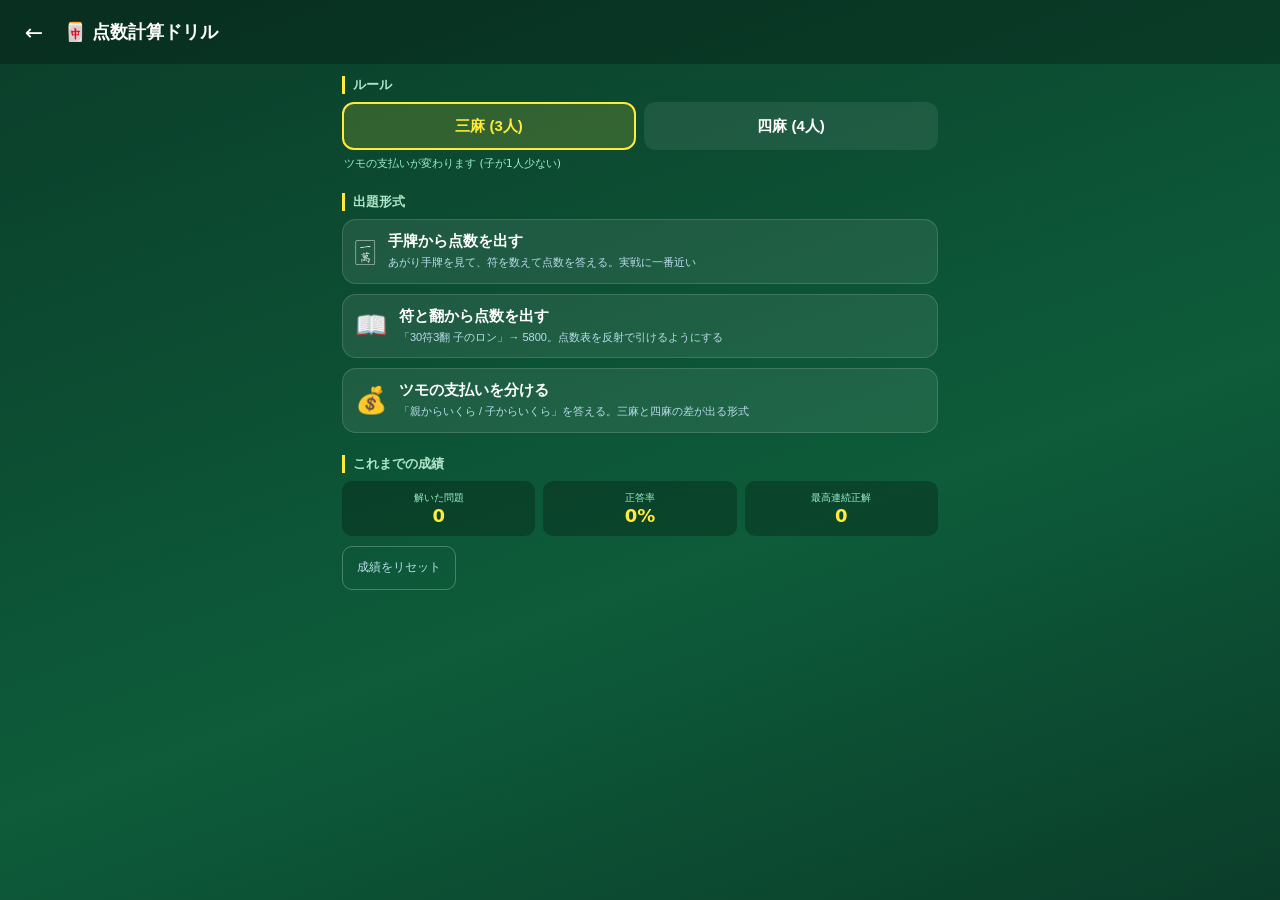
==== drill.html @ 220eb3aa "feat(dev v0.9.11a): AI採点コーチに 押し引き / 良形判定 / 打点 / 役 を追加 野沢さん要望「自分の打牌採点の強化」。 従来はシャンテン数と受け入れ枚数だけで採点しており、" ====
<!DOCTYPE html>
<html lang="ja">
<head>
  <meta charset="UTF-8">
  <meta name="viewport" content="width=device-width, initial-scale=1.0, maximum-scale=1.0, user-scalable=no">
  <title>点数計算ドリル — おもろい三麻</title>
  <link rel="stylesheet" href="style.css?v=0.9.11a">
  <link rel="stylesheet" href="drill.css?v=0.9.11a">
  <link rel="manifest" href="manifest.json">
  <meta name="theme-color" content="#0d5c3a">
</head>
<body class="drill-body">
  <header class="drill-header">
    <a href="index.html" class="drill-back" id="drill-back" aria-label="ロビーへ戻る">←</a>
    <h1 class="drill-title">🀄 点数計算ドリル</h1>
    <span class="drill-score" id="drill-score"></span>
  </header>

  <!-- ① メニュー -->
  <main class="drill-menu" id="drill-menu">
    <section class="drill-section">
      <h2 class="drill-h2">ルール</h2>
      <div class="drill-choices" role="radiogroup" aria-label="ルール">
        <button class="drill-opt drill-opt--on" data-players="3">三麻 (3人)</button>
        <button class="drill-opt" data-players="4">四麻 (4人)</button>
      </div>
      <p class="drill-note" id="drill-players-note">ツモの支払いが変わります (子が1人少ない)</p>
    </section>

    <section class="drill-section">
      <h2 class="drill-h2">出題形式</h2>
      <div class="drill-modes">
        <button class="drill-mode" data-mode="tehai">
          <span class="drill-mode__icon">🀇</span>
          <span class="drill-mode__body">
            <b>手牌から点数を出す</b>
            <small>あがり手牌を見て、符を数えて点数を答える。実戦に一番近い</small>
          </span>
        </button>
        <button class="drill-mode" data-mode="table">
          <span class="drill-mode__icon">📖</span>
          <span class="drill-mode__body">
            <b>符と翻から点数を出す</b>
            <small>「30符3翻 子のロン」→ 5800。点数表を反射で引けるようにする</small>
          </span>
        </button>
        <button class="drill-mode" data-mode="split">
          <span class="drill-mode__icon">💰</span>
          <span class="drill-mode__body">
            <b>ツモの支払いを分ける</b>
            <small>「親からいくら / 子からいくら」を答える。三麻と四麻の差が出る形式</small>
          </span>
        </button>
      </div>
    </section>

    <section class="drill-section" id="drill-stats-section">
      <h2 class="drill-h2">これまでの成績</h2>
      <div class="drill-stats" id="drill-stats"></div>
      <button class="drill-reset" id="drill-reset">成績をリセット</button>
    </section>
  </main>

  <!-- ② 出題 -->
  <main class="drill-quiz" id="drill-quiz" hidden>
    <div class="drill-q-head">
      <span class="drill-q-mode" id="drill-q-mode"></span>
      <span class="drill-q-streak" id="drill-q-streak"></span>
    </div>

    <div class="drill-q-body">
      <div class="drill-hand" id="drill-hand"></div>
      <p class="drill-legend" id="drill-legend" hidden></p>
      <p class="drill-cond" id="drill-cond"></p>
      <p class="drill-ask" id="drill-ask"></p>
    </div>

    <div class="drill-answers" id="drill-answers"></div>

    <div class="drill-q-foot">
      <button class="drill-quit" id="drill-quit">やめる</button>
    </div>
  </main>

  <!-- ③ 解説 -->
  <div class="drill-explain-overlay" id="drill-explain" hidden>
    <div class="drill-explain-modal" role="dialog" aria-modal="true" aria-labelledby="drill-verdict">
      <h2 class="drill-verdict" id="drill-verdict"></h2>
      <div class="drill-explain-body" id="drill-explain-body"></div>
      <button class="drill-next" id="drill-next">次の問題 →</button>
    </div>
  </div>

  <script src="score.js?v=0.9.11a"></script>
  <script src="drill.js?v=0.9.11a"></script>
</body>
</html>
---- style.css ----
/* おもろい三麻 — Phase 1 v0.5.0
   雀卓レイアウト: 4家配置 (left=上家 / top=対面 / right=下家 / bottom=自家)
   三麻なので 他家2人を上家/対面/下家から ランダム選択、 残り1家は空席だが山はある */

*, *::before, *::after { box-sizing: border-box; }
html, body { margin: 0; padding: 0; height: 100%; }
body {
  font-family: -apple-system, BlinkMacSystemFont, "Hiragino Sans", "Yu Gothic", sans-serif;
  background: #0a2818;
  color: #f0f0f0;
  -webkit-tap-highlight-color: transparent;
  user-select: none;
}

/* ── ロビー ───────────────────────── */
.lobby { min-height: 100vh; max-width: 480px; margin: 0 auto; padding: 32px 20px; display: flex; flex-direction: column; }
.lobby__header { text-align: center; margin-bottom: 32px; }
.lobby__title { font-size: 28px; margin: 0 0 8px; letter-spacing: 0.05em; }
.lobby__subtitle { font-size: 12px; color: #aac; margin: 0; line-height: 1.5; }
/* 360px 幅だと最後の1文字だけが折り返して落ちるので わずかに詰める */
@media (max-width: 379px) {
  .lobby__subtitle { font-size: 11px; letter-spacing: -0.2px; }
}
.lobby__menu { display: flex; flex-direction: column; gap: 12px; flex: 1; }
.lobby__btn {
  display: grid; grid-template-columns: 48px 1fr; grid-template-rows: auto auto;
  gap: 4px 16px; padding: 16px 20px;
  background: #143820; border: 2px solid #2d6b3f; border-radius: 12px;
  color: #fff; text-decoration: none; font-size: 16px; cursor: pointer;
  transition: transform 0.1s, background 0.1s;
  /* ⚠️ 明示必須: このメニューは <a> と <button> が混在していて、
     button はブラウザ既定が text-align:center のため 指定しないと揃えがバラつく */
  text-align: left;
}
.lobby__btn:hover, .lobby__btn:active { background: #1d5530; transform: scale(0.99); }
.lobby__btn--primary { background: #2d6b3f; border-color: #4caf50; }
.lobby__btn--disabled { opacity: 0.4; cursor: not-allowed; }
.lobby__btn-icon { grid-row: 1 / span 2; align-self: center; font-size: 32px; text-align: center; }
.lobby__btn-label { font-weight: bold; font-size: 16px; }
.lobby__btn-desc { font-size: 12px; color: #99b; }
.lobby__footer { text-align: center; margin-top: 32px; font-size: 11px; color: #688; }
.lobby__footer p { margin: 4px 0; }

/* ── ゲーム ─────────────────────── */
.game-body { background: #0a2818; overflow: hidden; }
.game { position: fixed; inset: 0; display: grid; grid-template-rows: 32px 22px 1fr 58px; }

.game__header {
  display: flex; align-items: center; padding: 0 8px;
  background: rgba(0,0,0,0.3); font-size: 11px; gap: 6px;
}
.game__back { color: #fff; text-decoration: none; font-size: 16px; padding: 0 6px; }
.game__round { font-weight: bold; }
.game__turn { color: #4caf50; font-weight: bold; font-size: 11px; }
.game__remain { margin-left: auto; color: #aac; font-size: 11px; }
.game__guide-btn { background: none; border: 1px solid #4a6; color: #4a6; padding: 2px 6px; border-radius: 4px; cursor: pointer; font-size: 12px; }
/* ヘッダーは高さが限られる (卓の面積を削れない) ので、 見た目は小さいまま
   当たり判定を縦方向にだけ 44px へ広げる。
   ⚠️ 横に広げると隣のボタン (⚙️と📚は 6px 間隔) と当たり判定が重なって誤爆するので広げない */
.game__back, .game__guide-btn { position: relative; }
.game__back::before, .game__guide-btn::before {
  content: ''; position: absolute; left: 0; right: 0; top: 50%;
  height: 44px; transform: translateY(-50%);
}

.game__hint {
  display: flex; align-items: center; justify-content: center;
  background: rgba(76, 175, 80, 0.15); color: #4caf50;
  font-size: 11px; padding: 2px 8px;
  border-bottom: 1px solid rgba(76, 175, 80, 0.3);
  text-align: center; font-weight: 500; white-space: nowrap;
  overflow: hidden; text-overflow: ellipsis;
}
.game__hint--cpu { background: rgba(255, 152, 0, 0.15); color: #ff9800; }
.game__hint--idle { background: rgba(170, 170, 200, 0.1); color: #aac; }

/* ── 雀卓 (table) — 4家 absolute レイアウト ── */
.table {
  position: relative;
  background: radial-gradient(ellipse at center, #1a5530 0%, #0d3b1f 70%, #0a2818 100%);
  overflow: hidden;
}

/* 中央 — 場情報 (コンパクト矩形、 河と重ならないサイズ) */
.center {
  position: absolute;
  top: 50%; left: 50%;
  transform: translate(-50%, -50%);
  width: 104px;
  background: rgba(0,0,0,0.72);
  border: 1px solid #2d6b3f;
  border-radius: 10px;
  padding: 5px 6px;
  display: flex; align-items: center; justify-content: center;
  text-align: center;
  z-index: 1;
}
.center__round-info {
  font-size: 11px; color: #4caf50; font-weight: bold;
  line-height: 1.35;
}
.center__round-info #center-remain { color: #ffeb3b; font-size: 15px; }
.center__kyotaku { display: block; font-size: 9px; color: #ff9800; }

/* 河エリア — 中央 box の 4方向、 6×3 grid 固定 (max18牌)
   牌は 全席 正立 (初心者の読みやすさ優先)、 最新打牌はオレンジ発光 */
.river-area {
  position: absolute;
  display: grid;
  gap: 2px;
  padding: 3px;
  z-index: 5;  /* 山 (z-index 0) と 中央box (z-index 1) より 上、 河は最優先表示 */
  background: rgba(0,0,0,0.28);
  border-radius: 6px;
}
.river-area:empty { background: none; }
.river-area--bottom, .river-area--top {
  grid-template-columns: repeat(6, auto);
  grid-template-rows: repeat(3, auto);
}
/* 側面の河: 全デバイス 実卓と同じ 6枚/段 (= 6行×3列)
   牌は 本人にとって正しい向きに回転: 上家=+90° / 下家=-90°。
   回転で縦横が入れ替わるため、 margin で レイアウト箱を横長に補正する
   (モバイル: 牌15×20 → 箱20×15 / PC: 牌22×29 → 箱29×22) */
.river-area--left, .river-area--right {
  grid-template-rows: repeat(6, auto);
  grid-template-columns: repeat(3, auto);
  grid-auto-flow: column;
  gap: 1px;
  padding: 1px;  /* モバイル360pxで 山と接触しないよう最小化 */
}
.river-area--left .tile--river, .river-area--right .tile--river {
  width: 12px;
  height: 16px;
  margin: -2px 2px;  /* 回転後のレイアウト箱 = 16×12 (6枚/段×3列を 360px の山〜中央の窓54pxに収める) */
}
.river-area--left .tile { transform: rotate(90deg); }
.river-area--right .tile { transform: rotate(-90deg); }
/* 対面の河も 本人にとって正しい向き (=180°、 縦横は変わらないので margin 補正不要) */
.river-area--top .tile { transform: rotate(180deg); }
.river-area--bottom {
  top: calc(50% + 38px);
  left: 50%;
  transform: translateX(-50%);
}
.river-area--top {
  bottom: calc(50% + 38px);
  left: 50%;
  transform: translateX(-50%);
}
.river-area--left {
  right: calc(50% + 54px);
  top: 50%;
  transform: translateY(-50%);
}
.river-area--right {
  left: calc(50% + 54px);
  top: 50%;
  transform: translateY(-50%);
}

/* 各家の seat 共通 */
.seat { position: absolute; display: flex; align-items: center; justify-content: center; gap: 3px; }
.seat__label {
  font-size: 10px; color: #e8e8e8; line-height: 1.5; white-space: nowrap;
  background: rgba(0,0,0,0.55); padding: 1px 8px; border-radius: 10px;
  border: 1px solid rgba(255,255,255,0.15);
}
.seat__label--turn {
  border-color: #4caf50; color: #b9f6ca;
  box-shadow: 0 0 8px rgba(76,175,80,0.7);
}
.seat--empty { opacity: 0.3; }

/* === 自家 (画面下) === */
.seat--bottom {
  bottom: 4px; left: 50%;
  transform: translateX(-50%);
  flex-direction: column-reverse;
}
.seat__hand--bottom { display: flex; flex-direction: row; flex-wrap: nowrap; gap: 1px; max-width: 100vw; justify-content: center; overflow-x: auto; padding: 0 4px; }
.seat__wall--bottom { display: grid; grid-template-columns: repeat(14, auto); grid-template-rows: auto auto; gap: 1px; }
/* 対面: 横長 14列×2段、 ただし top dan は 視覚的に画面下側 (卓中央寄り) */
.seat__wall--top { display: grid; grid-template-columns: repeat(14, auto); grid-template-rows: auto auto; gap: 1px; }
/* 上家: 縦長 2列×14段 */
.seat__wall--left { display: grid; grid-template-columns: auto auto; grid-template-rows: repeat(14, auto); gap: 1px; }
/* 下家: 縦長 2列×14段 */
.seat__wall--right { display: grid; grid-template-columns: auto auto; grid-template-rows: repeat(14, auto); gap: 1px; }

/* === 対面 (画面上) === */
.seat--top {
  top: 4px; left: 50%;
  transform: translateX(-50%);
  flex-direction: column;
}
.seat__hand--top { display: flex; flex-direction: row; gap: 1px; }
.seat__hand--top .tile { transform: rotate(180deg); }

/* === 上家 (画面左) === */
.seat--left {
  left: 4px; top: 50%;
  transform: translateY(-50%);
  flex-direction: row;
}
.seat--left { gap: 4px; }
.seat__hand--left { display: flex; flex-direction: column; gap: 1px; }
.seat__hand--left .tile { transform: rotate(90deg); }
.seat--left .seat__label { writing-mode: vertical-rl; padding: 8px 1px; }

/* === 下家 (画面右) === */
.seat--right {
  right: 4px; top: 50%;
  transform: translateY(-50%);
  flex-direction: row-reverse;
}
.seat--right { gap: 4px; }
.seat__hand--right { display: flex; flex-direction: column; gap: 1px; }
.seat__hand--right .tile { transform: rotate(-90deg); }
.seat--right .seat__label { writing-mode: vertical-rl; padding: 8px 1px; }

/* ── 山牌 ─── */
.seat__wall {
  padding: 2px 3px;
  background: linear-gradient(180deg, rgba(20,40,25,0.95) 0%, rgba(10,20,12,0.95) 100%);
  border-radius: 3px;
  border: 1px solid #2d6b3f;
  box-shadow: inset 0 1px 0 rgba(255,255,255,0.08), 0 1px 3px rgba(0,0,0,0.5);
  z-index: 1;
  position: relative;
}
.wall-tile {
  width: 10px; height: 14px;
  background: linear-gradient(180deg, #0e6e3e 0%, #094a28 100%);
  border: 1px solid #052010;
  border-radius: 2px;
  flex-shrink: 0;
  box-shadow: 0 1px 1px rgba(0,0,0,0.5);
}
.seat__wall { padding: 2px; }
/* 上家/下家の山: 本人向き = 横向きの牌
   (モバイルは 10×8 に抑えて 河との間隔を維持、 PC は media query で 20×14) */
.seat__wall--left .wall-tile,
.seat__wall--right .wall-tile { width: 10px; height: 8px; background: linear-gradient(90deg, #0e6e3e 0%, #094a28 100%); }
/* 側面の山のドラ表示 (画像): 縦箱を±90°回転し、マージン補正で横箱に収める */
.seat__wall--left .wall-tile--dora,
.seat__wall--right .wall-tile--dora { width: 8px; height: 10px; margin: -1px 1px; }
.seat__wall--left .wall-tile--dora { transform: rotate(90deg); }
.seat__wall--right .wall-tile--dora { transform: rotate(-90deg); }
/* 対面の山のドラ表示: 対面向き = 180° (箱サイズ不変) */
.seat__wall--top .wall-tile--dora { transform: rotate(180deg); }
.wall-tile--next {
  background: linear-gradient(180deg, #ffeb3b 0%, #fbc02d 100%);
  border-color: #f57f17;
  box-shadow: 0 0 6px #ffeb3b, 0 1px 1px rgba(0,0,0,0.5);
  animation: pulse 1.2s infinite;
}
@keyframes pulse {
  0%, 100% { box-shadow: 0 0 6px #ffeb3b, 0 1px 1px rgba(0,0,0,0.5); }
  50%      { box-shadow: 0 0 14px #ffeb3b, 0 1px 1px rgba(0,0,0,0.5); }
}
.wall-tile--cut-line { background: linear-gradient(180deg, #f44336 0%, #b71c1c 100%); border-color: #ff8a80; }
.wall-tile--king { background: linear-gradient(180deg, #9c27b0 0%, #6a1b9a 100%); border-color: #ce93d8; }
.wall-tile--counting { background: linear-gradient(180deg, #2196f3 0%, #1565c0 100%); border-color: #90caf9; animation: count-flash 0.3s; }
.wall-tile--dora {
  background-size: 100% 100% !important;
  background-repeat: no-repeat !important;
  background-color: transparent !important;
  border: 1px solid #ffeb3b !important;
  box-shadow: 0 0 6px rgba(255,235,59,0.7) !important;
}
/* カンドラ表示牌: 王牌内で表向き (緑の光でドラ表示と区別) */
.wall-tile--kandora {
  border-color: #81c784 !important;
  box-shadow: 0 0 6px rgba(129,199,132,0.85) !important;
}
@keyframes count-flash { 0% { transform: scale(1.4); box-shadow: 0 0 12px #2196f3; } 100% { transform: scale(1); box-shadow: none; } }

/* ── 牌 (画像) ─── */
.tile {
  display: inline-block;
  width: 24px; height: 32px;
  border-radius: 3px;
  transition: transform 0.1s;
  flex-shrink: 0;
  position: relative;
  background-size: 100% 100%;
  background-repeat: no-repeat;
  background-color: transparent;
  border: none;
}
.tile--mine { cursor: pointer; }
.tile--mine:hover { transform: translateY(-3px); }
.tile--mine.tile--selected { transform: translateY(-8px); box-shadow: 0 4px 8px rgba(76,175,80,0.8); }
.tile--mine.tile--just-drawn { box-shadow: 0 0 6px rgba(255,152,0,0.8); }
.tile--small { width: 16px; height: 21px; }
.tile--mini  { width: 14px; height: 19px; }
.tile--river { width: 18px; height: 24px; }
/* リーチ宣言牌 = 本人にとって横向き (各河の基本回転 +90°):
   自家=90°、 対面=180+90=270°、 上家=90+90=180°、 下家=-90+90=0° */
.tile--riichi-dec { transform: rotate(90deg) !important; }
.river-area--top .tile--riichi-dec { transform: rotate(270deg) !important; }
.river-area--left .tile--riichi-dec { transform: rotate(180deg) !important; }
.river-area--right .tile--riichi-dec { transform: rotate(0deg) !important; }
/* リーチ宣言モード (雀魂式支援): 捨てるとリーチ成立する牌=緑発光、 それ以外=暗転 */
.tile--riichi-ok {
  box-shadow: 0 0 0 2px #4caf50, 0 0 12px rgba(76,175,80,0.95);
}
.tile--dimmed {
  opacity: 0.35;
  filter: grayscale(60%);
}
/* 最新の打牌 = オレンジ発光 (どの牌が今捨てられたか一目で分かる) */
.tile--latest {
  box-shadow: 0 0 0 2px #ff9800, 0 0 10px rgba(255,152,0,0.9);
}
/* 抜いた北 (手牌の右端に表向きで並ぶ、 手牌と間隔を空ける) */
.tile--kita {
  opacity: 0.92;
  box-shadow: 0 0 0 1px rgba(255,235,59,0.5);
  align-self: flex-end;
}
/* CPU席: 北と手牌の間隔 — 北は本人の右 = 対面/下家は先頭、 上家は末尾 */
.seat__hand--top .tile--kita + .tile:not(.tile--kita) { margin-left: 14px; }
.seat__hand--right .tile--kita + .tile:not(.tile--kita) { margin-top: 14px; }
.seat__hand--left .tile:not(.tile--kita) + .tile--kita { margin-top: 14px; }

/* ── アクションバー (タップ領域 ≥44px、 有効時に色分け) ── */
.action-bar { display: flex; gap: 5px; padding: 6px 8px; background: rgba(0,0,0,0.55); align-items: stretch; justify-content: space-around; min-height: 56px; box-sizing: border-box; }
.action-btn { flex: 1; min-height: 44px; max-width: 160px; padding: 4px 2px; border: 1px solid #4a6; background: #143820; color: #fff; border-radius: 8px; font-size: 13px; font-weight: bold; cursor: pointer; }
.action-btn:disabled { opacity: 0.25; cursor: not-allowed; font-weight: normal; }
/* コンテキスト表示 (雀魂式): 押せないボタンは占有せず消す。 bar は min-height でガタつき防止 */
.action-btn[hidden] { display: none; }
.action-btn--primary { background: #d32f2f; border-color: #f44336; }
.action-btn:not(:disabled):active { transform: scale(0.95); }
#btn-riichi:not(:disabled) { background: #e65100; border-color: #ffb74d; }
#btn-tsumo:not(:disabled), #btn-ron:not(:disabled) { background: #c62828; border-color: #ff8a80; animation: btn-pulse 1.1s infinite; }
#btn-pass:not(:disabled) { background: #455a64; border-color: #90a4ae; }
#btn-kita:not(:disabled) { background: #1565c0; border-color: #64b5f6; }
@keyframes btn-pulse {
  0%, 100% { box-shadow: 0 0 4px rgba(255,82,82,0.5); }
  50%      { box-shadow: 0 0 14px rgba(255,82,82,0.95); }
}

/* ── オンボーディング ── */
.guide-overlay { position: fixed; inset: 0; background: rgba(0,0,0,0.7); display: flex; align-items: center; justify-content: center; z-index: 100; }
.guide-overlay[hidden] { display: none; }
.guide-modal { background: #143820; border: 2px solid #4caf50; border-radius: 12px; padding: 18px; max-width: 320px; width: 90%; }
.guide-modal__title { margin: 0 0 10px; font-size: 16px; color: #4caf50; }
.guide-modal__text { font-size: 13px; line-height: 1.55; color: #ddd; }
.guide-modal__nav { display: flex; align-items: center; gap: 8px; margin-top: 12px; }
.guide-modal__step { font-size: 11px; color: #aac; }
.guide-modal__skip { background: none; border: none; color: #aac; cursor: pointer; margin-left: auto; font-size: 12px; }
.guide-modal__next { background: #4caf50; color: #fff; border: none; padding: 6px 12px; border-radius: 6px; cursor: pointer; font-weight: bold; font-size: 13px; }

/* ── サイコロ ── */
.dice-overlay { position: fixed; top: 60px; left: 50%; transform: translateX(-50%); z-index: 110; pointer-events: none; }
.dice-overlay[hidden] { display: none; }
/* 起点家が 対面/下家 のとき: 山のカウント/王牌表示を隠さないよう 下側へ退避 */
.dice-overlay--low { top: auto; bottom: 150px; }
.dice-modal { background: rgba(20, 56, 32, 0.97); border: 2px solid #ffeb3b; border-radius: 12px; padding: 12px 14px; max-width: 320px; width: 92vw; text-align: center; box-shadow: 0 4px 20px rgba(0,0,0,0.6), 0 0 16px rgba(255,235,59,0.2); pointer-events: auto; backdrop-filter: blur(4px); }
.dice-modal__title { margin: 0 0 6px; font-size: 14px; color: #ffeb3b; }
.dice-row { display: flex; align-items: center; justify-content: center; gap: 5px; margin: 6px 0; }
.dice { font-size: 30px; width: 40px; height: 40px; background: #fff; color: #222; border-radius: 6px; display: flex; align-items: center; justify-content: center; box-shadow: 0 2px 6px rgba(0,0,0,0.5); }
.dice--rolling { animation: dice-roll 0.15s infinite; }
@keyframes dice-roll { 0% { transform: rotate(0deg) scale(1); } 50% { transform: rotate(180deg) scale(1.1); } 100% { transform: rotate(360deg) scale(1); } }
.dice-plus, .dice-equals { font-size: 16px; color: #ffeb3b; font-weight: bold; }
.dice-total { font-size: 30px; color: #ffeb3b; font-weight: bold; min-width: 44px; }
.dice-explain { font-size: 11px; color: #ddd; line-height: 1.4; margin: 4px 0; }
.dice-counter { background: rgba(255,235,59,0.15); padding: 4px 8px; border-radius: 6px; margin: 4px 0; }
.dice-counter__label { font-size: 10px; color: #aac; margin-right: 6px; }
.dice-counter__num { font-size: 18px; color: #ffeb3b; font-weight: bold; min-width: 30px; display: inline-block; }
.dice-mnemonic { background: rgba(255,235,59,0.08); border: 1px solid rgba(255,235,59,0.3); padding: 4px 8px; border-radius: 6px; margin: 4px 0; text-align: left; font-size: 10px; line-height: 1.4; color: #ddd; }
.dice-mnemonic[hidden] { display: none; }
.dice-mnemonic__title { font-size: 11px; color: #ffeb3b; margin: 0 0 2px; font-weight: bold; text-align: center; }
.dice-mnemonic__line { margin: 1px 0; color: #f0f0f0; font-size: 10px; }
.dice-mnemonic__line b { color: #ffeb3b; font-weight: bold; }
.dice-ok { background: #4caf50; color: #fff; border: none; padding: 6px 16px; border-radius: 6px; font-weight: bold; font-size: 12px; cursor: pointer; margin-top: 4px; }
.dice-ok[hidden] { display: none; }

/* ── リーチ中の待ち牌ガイド (手牌の上に常時表示) ── */
.riichi-guide {
  display: flex;
  align-items: center;
  gap: 4px;
  background: rgba(0,0,0,0.65);
  border: 1px solid rgba(255,82,82,0.65);
  border-radius: 12px;
  padding: 4px 12px;
  margin-bottom: 2px;
  font-size: 11px;
  color: #ffecb3;
  white-space: nowrap;
}
.riichi-guide[hidden] { display: none; }
.riichi-guide__label { font-weight: bold; color: #ff8a80; margin-right: 2px; }
.riichi-guide__count { color: #ffeb3b; font-size: 10px; margin-right: 5px; }
.riichi-guide__furiten { color: #ff8a80; font-size: 10px; font-weight: bold; margin-left: 4px; }

/* ── 点数移動バッジ (勝利/流局時に 各席から ±点数がフワッと浮く) ── */
.score-badge {
  position: fixed;
  z-index: 130;
  transform: translateX(-50%);
  font-size: 20px;
  font-weight: bold;
  pointer-events: none;
  text-shadow: 0 1px 4px rgba(0,0,0,0.9), 0 0 8px rgba(0,0,0,0.6);
  animation: badge-float 1.6s ease-out forwards;
}
.score-badge--plus { color: #ffeb3b; }
.score-badge--minus { color: #ff8a80; }
@keyframes badge-float {
  0%   { opacity: 0; margin-top: 6px; }
  15%  { opacity: 1; margin-top: 0; }
  75%  { opacity: 1; }
  100% { opacity: 0; margin-top: -34px; }
}

/* ── 宣言カットイン (リーチ/ロン/ツモ/北抜き の帯バナー演出) ── */
.callout {
  position: fixed;
  top: 38%;
  left: 0;
  right: 0;
  z-index: 130;           /* モーダルより上、 タップは素通し */
  pointer-events: none;
  text-align: center;
  overflow: hidden;
}
.callout[hidden] { display: none; }
.callout__text {
  display: inline-block;
  min-width: 70%;
  padding: 6px 40px;
  font-size: 42px;
  font-weight: 900;
  letter-spacing: 10px;
  color: #fff;
  text-shadow: 0 2px 10px rgba(0,0,0,0.7), 0 0 18px rgba(255,255,255,0.35);
  background: linear-gradient(90deg,
    transparent 0%, var(--callout-bg, rgba(211,47,47,0.92)) 16%,
    var(--callout-bg, rgba(211,47,47,0.92)) 84%, transparent 100%);
  animation: callout-in 1.1s cubic-bezier(0.22, 1, 0.36, 1) forwards;
}
@keyframes callout-in {
  0%   { transform: scale(2.4); opacity: 0; }
  16%  { transform: scale(1);   opacity: 1; }
  78%  { transform: scale(1);   opacity: 1; }
  100% { transform: scale(1.05); opacity: 0; }
}
@media (max-width: 639px) {
  .callout__text { font-size: 30px; letter-spacing: 6px; padding: 5px 24px; }
}

/* ── 盤面を見る ⇄ 結果に戻る (局終了時の一時閉じ) ── */
.peek-return {
  position: fixed;
  bottom: 72px;
  left: 50%;
  transform: translateX(-50%);
  z-index: 120;
  background: #ff9800;
  color: #12281a;
  border: none;
  padding: 12px 24px;
  border-radius: 22px;
  font-weight: bold;
  font-size: 13px;
  cursor: pointer;
  box-shadow: 0 2px 12px rgba(0,0,0,0.6);
}
.peek-return[hidden] { display: none; }

/* ── トースト (対面の手牌/ラベルと 河の間の 空きバンドに表示 — 盤面情報を隠さない) ── */
.toast { position: fixed; top: 124px; left: 50%; transform: translateX(-50%); background: rgba(0,0,0,0.8); color: #fff; padding: 7px 14px; border-radius: 16px; font-size: 12px; z-index: 50; animation: toast-in 0.2s; pointer-events: none; }
.toast[hidden] { display: none; }
@keyframes toast-in { from { opacity: 0; transform: translate(-50%, -10px); } to { opacity: 1; transform: translate(-50%, 0); } }

/* ── AI採点コーチ (打牌の即時評価バナー — toast の下に積む) ── */
.coach-banner { position: fixed; top: 160px; left: 50%; transform: translateX(-50%); background: rgba(13, 42, 26, 0.95); border: 1px solid #4a6; color: #e8f2e8; padding: 7px 14px; border-radius: 10px; font-size: 12px; max-width: min(92vw, 480px); text-align: center; line-height: 1.55; z-index: 49; animation: toast-in 0.2s; pointer-events: none; box-shadow: 0 4px 14px rgba(0, 0, 0, 0.4); }
.coach-banner[hidden] { display: none; }
.coach-grade { font-weight: bold; font-size: 14px; }
.coach-grade--best { color: #ffeb3b; }
.coach-grade--good { color: #81c784; }
.coach-grade--ok { color: #ffb74d; }
.coach-grade--bad { color: #ff8a80; }
.coach-safety { display: block; font-size: 11px; color: #cde; margin-top: 2px; }
/* 打点・役の補足 (損している時だけ出す) */
.coach-note { display: block; font-size: 11px; color: #ffd54f; margin-top: 2px; }

/* ── 牌譜ふりかえり (📖 ビューア — end-modal 派生でデザイン統一) ── */
.kifu-modal { max-width: 420px; text-align: left; }
.kifu-body { font-size: 12px; color: #dde; }
.kifu-nav { display: flex; gap: 6px; margin-top: 8px; }
.kifu-nav .kifu-btn { flex: 1; }
.kifu-btn { min-height: 44px; }  /* モバイルタップ領域確保 */
.kifu-dots { display: flex; flex-wrap: wrap; gap: 3px; justify-content: center; margin: 4px 0 8px; }
.kifu-dot { width: 10px; height: 10px; border-radius: 50%; background: #345; display: inline-block; }
.kifu-dot--best { background: #ffeb3b; }
.kifu-dot--good { background: #81c784; }
.kifu-dot--ok { background: #ffb74d; }
.kifu-dot--bad { background: #ff8a80; }
.kifu-dot--auto { background: #567; }
.kifu-dot--cur { outline: 2px solid #fff; outline-offset: 1px; }
.kifu-hand { background: rgba(0,0,0,0.35); padding: 8px 6px 4px; border-radius: 6px; text-align: center; line-height: 1.1; }
.kifu-hand__note { font-size: 10px; color: #aac; margin-top: 4px; }
.kifu-eval { background: rgba(13,42,26,0.9); border: 1px solid #4a6; border-radius: 8px; padding: 8px 10px; margin: 8px 0 6px; line-height: 1.55; }
.kifu-info { font-size: 10px; color: #9ab; margin-bottom: 6px; }
.kifu-dealin { background: rgba(198,40,40,0.15); border: 1px solid rgba(255,138,128,0.5); border-radius: 8px; padding: 8px 10px; margin-top: 6px; line-height: 1.6; font-size: 11px; }
.kifu-win { background: rgba(255,235,59,0.12); border: 1px solid rgba(255,235,59,0.4); border-radius: 8px; padding: 8px 10px; margin-top: 6px; line-height: 1.6; font-size: 11px; }
.kifu-mini-tiles { line-height: 1; }
.kifu-list { max-height: 60vh; overflow-y: auto; }
.kifu-section { font-size: 12px; color: #ffeb3b; margin: 10px 0 4px; font-weight: bold; }
.kifu-empty { font-size: 11px; color: #789; margin: 2px 0 6px; }
.kifu-note { font-size: 10px; color: #9ab; margin-top: 10px; }
.kifu-row { display: flex; flex-direction: column; align-items: flex-start; gap: 2px; width: 100%; box-sizing: border-box; margin: 3px 0; padding: 8px 10px; background: #143820; border: 1px solid #4a6; border-radius: 8px; color: #dde; cursor: pointer; font-size: 12px; text-align: left; }
.kifu-row:hover { background: #1b4a2b; }
.kifu-row__main { font-weight: bold; }
.kifu-row__sub { font-size: 10px; color: #9ab; }
.kifu-badge { font-size: 10px; padding: 1px 8px; border-radius: 10px; font-weight: bold; }
.kifu-badge--win { background: rgba(255,235,59,0.2); color: #ffeb3b; border: 1px solid rgba(255,235,59,0.5); }
.kifu-badge--dealin { background: rgba(198,40,40,0.25); color: #ff8a80; border: 1px solid rgba(255,138,128,0.5); }

/* ── ⚙️ 対局設定モーダル ── */
.settings-overlay { z-index: 110; }
.settings-modal { max-width: 340px; text-align: left; }
.settings-body { display: flex; flex-direction: column; gap: 4px; margin-top: 6px; }
.settings-row { display: flex; align-items: center; justify-content: space-between; gap: 10px; min-height: 48px; padding: 4px 8px; border-radius: 8px; cursor: pointer; background: rgba(0,0,0,0.25); }
.settings-row:hover { background: rgba(255,255,255,0.06); }
.settings-row__main { font-size: 13px; color: #e8f2e8; font-weight: bold; }
.settings-row__desc { display: block; font-size: 10px; color: #9ab; font-weight: normal; margin-top: 1px; }
.settings-row__cb { width: 22px; height: 22px; accent-color: #4caf50; flex: 0 0 auto; cursor: pointer; }

/* ── モバイル: ドラッグ打牌 (上へスワイプ) ── */
.tile--drag-ready { box-shadow: 0 0 0 2px #ff9800, 0 0 12px rgba(255,152,0,0.9) !important; opacity: 0.9; }

/* ── 共通確認モーダル (退出/見逃し等の最終確認 — 最前面 z120) ── */
.confirm-overlay { z-index: 120; }
.confirm-modal { max-width: 320px; }
.confirm-modal__text { font-size: 13px; line-height: 1.7; }
.confirm-modal .confirm-ok { background: #c62828; border-color: #ff8a80; }
.confirm-modal .confirm-ok:hover { background: #e53935; }

/* ゲスト対戦中の 「ロビーへ」 降格表示 (誤タップで対戦離脱を防ぐ小さな退出リンク) */
.end-modal__btn--leave {
  flex: 0 0 auto !important;
  font-size: 10px !important;
  padding: 4px 8px !important;
  background: none !important;
  border: none !important;
  color: #789 !important;
  text-decoration: underline;
  align-self: center;
}

/* ── 局終了モーダル ── */
.end-overlay { position: fixed; inset: 0; background: rgba(0,0,0,0.8); display: flex; align-items: center; justify-content: center; z-index: 100; }
.end-overlay[hidden] { display: none; }
.end-modal { background: #143820; border: 2px solid #ff9800; border-radius: 12px; padding: 20px; max-width: 360px; width: 90%; text-align: center; max-height: 88vh; overflow-y: auto; }
.end-modal__title { margin: 0 0 10px; font-size: 20px; color: #ff9800; }
.end-modal__text { font-size: 13px; line-height: 1.5; color: #ddd; }
.end-modal__nav { display: flex; gap: 8px; margin-top: 14px; }
.end-modal__btn { flex: 1; background: #4caf50; color: #fff; border: none; padding: 10px; border-radius: 6px; cursor: pointer; font-weight: bold; text-decoration: none; text-align: center; }
.end-modal__btn--secondary { background: #555; }

/* ── PC 横画面 (640px〜) ─── */
@media (min-width: 640px) {
  .tile { width: 32px; height: 43px; }
  .tile--small { width: 22px; height: 30px; }
  .tile--mini  { width: 16px; height: 22px; }
  .tile--river { width: 22px; height: 29px; }
  .lobby { max-width: 600px; }
  .game__header { font-size: 13px; }
  .game__hint { font-size: 13px; }
  .wall-tile { width: 14px; height: 20px; }
  .seat__wall--left .wall-tile,
  .seat__wall--right .wall-tile { width: 20px; height: 14px; }
  .seat__wall--left .wall-tile--dora,
  .seat__wall--right .wall-tile--dora { width: 14px; height: 20px; margin: -3px 3px; }
  .center { width: 140px; padding: 8px; }
  .seat__label { font-size: 13px; }
  .center__round-info { font-size: 13px; }
  .center__round-info #center-remain { font-size: 18px; }
  .center__kyotaku { font-size: 11px; }
  /* 河のオフセットも 拡大牌に合わせて 再計算 (中央140×~80 と非重複)、 側面は 3列×6行 */
  .river-area--left, .river-area--right {
    grid-template-rows: repeat(6, auto);
    grid-template-columns: repeat(3, auto);
    gap: 2px;
    padding: 3px;
  }
  /* 側面河の回転牌: PC は 牌22×29 → レイアウト箱29×22 に補正 */
  .river-area--left .tile--river, .river-area--right .tile--river {
    width: 22px;
    height: 29px;
    margin: -3.5px 3.5px;
  }
  .river-area--bottom { top: calc(50% + 46px); }
  .river-area--top { bottom: calc(50% + 46px); }
  .river-area--left { right: calc(50% + 82px); }
  .river-area--right { left: calc(50% + 82px); }
  .action-btn { font-size: 15px; }
}

/* ── 副露 (暗槓) 表示 + 中央カンドラ ── */
.tile--meld { outline: 1px solid rgba(102,187,106,0.75); border-radius: 3px; }
.center__kandora {
  font-size: 9px;
  color: #a5d6a7;
  margin-top: 3px;
  line-height: 1;
}
---- drill.css ----
/* 点数計算ドリル — style.css の配色・角丸・影に揃える (緑卓 + 黄アクセント) */

.drill-body {
  position: static;
  overflow-y: auto;
  min-height: 100vh;
  background: linear-gradient(160deg, #0b3d2a 0%, #0d5c3a 60%, #0b3d2a 100%);
  color: #fff;
  font-family: system-ui, -apple-system, 'Segoe UI', 'Hiragino Kaku Gothic ProN', Meiryo, sans-serif;
  padding-bottom: 32px;
}

/* ─── ヘッダー ─── */
.drill-header {
  display: flex; align-items: center; gap: 8px;
  padding: 10px 12px;
  background: rgba(0, 0, 0, 0.25);
  position: sticky; top: 0; z-index: 10;
}
.drill-back {
  display: flex; align-items: center; justify-content: center;
  min-width: 44px; min-height: 44px;
  color: #fff; text-decoration: none; font-size: 22px;
  border-radius: 10px;
}
.drill-back:hover, .drill-back:focus-visible { background: rgba(255, 255, 255, 0.12); }
.drill-title { font-size: 16px; font-weight: 700; margin: 0; flex: 1; }
.drill-score { font-size: 12px; color: #ffeb3b; white-space: nowrap; }

/* ─── メニュー ─── */
.drill-menu, .drill-quiz { max-width: 620px; margin: 0 auto; padding: 12px; }
.drill-section { margin-bottom: 22px; }
.drill-h2 {
  font-size: 13px; color: #aee5c8; margin: 0 0 8px;
  border-left: 3px solid #ffeb3b; padding-left: 8px;
}
.drill-note { font-size: 11px; color: #9ec; margin: 6px 2px 0; }

.drill-choices { display: flex; gap: 8px; }
.drill-opt {
  flex: 1; min-height: 48px;
  background: rgba(255, 255, 255, 0.08);
  border: 2px solid transparent; border-radius: 12px;
  color: #fff; font-size: 15px; font-weight: 700; cursor: pointer;
}
.drill-opt--on { background: rgba(255, 235, 59, 0.16); border-color: #ffeb3b; color: #ffeb3b; }
.drill-opt:focus-visible { outline: 2px solid #fff; outline-offset: 2px; }

.drill-modes { display: flex; flex-direction: column; gap: 10px; }
.drill-mode {
  display: flex; align-items: center; gap: 12px; text-align: left;
  min-height: 64px; padding: 12px;
  background: rgba(255, 255, 255, 0.08);
  border: 1px solid rgba(255, 255, 255, 0.14); border-radius: 14px;
  color: #fff; cursor: pointer;
}
.drill-mode:hover, .drill-mode:focus-visible {
  background: rgba(255, 235, 59, 0.14); border-color: #ffeb3b;
}
.drill-mode__icon { font-size: 26px; flex-shrink: 0; }
.drill-mode__body { display: flex; flex-direction: column; gap: 3px; }
.drill-mode__body b { font-size: 15px; }
.drill-mode__body small { font-size: 11px; color: #bde; line-height: 1.5; }

.drill-stats {
  display: grid; grid-template-columns: repeat(auto-fit, minmax(120px, 1fr)); gap: 8px;
}
.drill-stat {
  background: rgba(0, 0, 0, 0.25); border-radius: 10px; padding: 10px;
  text-align: center;
}
.drill-stat__label { font-size: 10px; color: #9ec; display: block; }
.drill-stat__value { font-size: 18px; font-weight: 700; color: #ffeb3b; }
.drill-reset {
  margin-top: 10px; min-height: 44px; padding: 0 14px;
  background: transparent; border: 1px solid rgba(255, 255, 255, 0.25);
  border-radius: 10px; color: #bde; font-size: 12px; cursor: pointer;
}

/* ─── 出題 ─── */
.drill-q-head {
  display: flex; justify-content: space-between; align-items: center;
  font-size: 11px; color: #9ec; margin-bottom: 10px;
}
.drill-q-streak { color: #ffeb3b; font-weight: 700; }
.drill-q-body {
  background: rgba(0, 0, 0, 0.28); border-radius: 14px; padding: 14px; margin-bottom: 14px;
}
/* 手牌は必ず1行。 枚数 (14〜17枚) に応じて牌が自動で縮む。
   折り返すと「どこまでが1つの手か」が読めなくなるため wrap は使わない */
.drill-hand {
  display: flex; flex-wrap: nowrap; gap: 4px;
  justify-content: center; align-items: flex-end;
  /* 親の padding の外まで使って牌を少しでも大きく見せる (14〜15枚を1行に収める都合で
     牌が小さくなりがちなため)。 はみ出さないよう width で相殺する */
  margin: 0 -10px 16px; width: calc(100% + 20px);   /* 下の余白は「鳴」「雀頭」ラベルの分 */
}
.drill-hand:empty { display: none; }
/* 面子のまとまり。 隙間で区切ると どの面子に何符ついたかを追いやすい */
.drill-hand__grp { display: flex; gap: 1px; flex: 0 1 auto; min-width: 0; }
/* width が基準サイズ、 flex-shrink で画面に収まるまで縮む。
   ※ flex-basis を 0 にすると幅が潰れて牌が消えるので width 指定のままにすること */
.drill-hand__grp img {
  flex: 0 1 auto;
  width: 30px; min-width: 0; height: auto;
  aspect-ratio: 3 / 4;     /* 牌画像 (69×92) の比率。 縮んでも潰れない */
  border-radius: 3px;
}
/* 鳴いた面子は明刻 (暗刻の半分の符) になるため、見た目で区別できないと符が計算できない */
.drill-hand__grp { position: relative; }
.drill-hand__grp--open img { outline: 2px solid #ffb74d; outline-offset: -1px; }
/* 面子の種別ラベル (ポン/明槓/暗槓/チー/雀頭)。 暗槓32符と明槓16符は倍違うので明示する */
.drill-hand__grp[data-label]:not([data-label=""])::after {
  content: attr(data-label); position: absolute; left: 50%; bottom: -13px;
  transform: translateX(-50%);
  font-size: 9px; line-height: 1; white-space: nowrap; color: #9ec;
}
.drill-hand__grp--open::after { color: #ffb74d; }
/* あがり牌 (シャンポン待ちのロンだと この刻子が明刻になる) */
.drill-hand .drill-hand__win { outline: 2px solid #ff5722; outline-offset: 1px; border-radius: 3px; }

.drill-legend { font-size: 10px; color: #9ec; text-align: center; margin: 0 0 8px; line-height: 1.9; }
.drill-legend[hidden] { display: none; }
.drill-lg { display: inline-block; padding: 0 3px; border-radius: 3px; font-size: 9px; }
.drill-lg--win { outline: 2px solid #ff5722; color: #ff8a65; }
.drill-lg--open { outline: 1px solid #ffb74d; color: #ffb74d; }
.drill-lg--pair { outline: 1px solid #9ec; color: #9ec; }
.drill-note-inline { color: #ffcc80; }
.drill-cond { font-size: 14px; line-height: 1.7; margin: 0 0 8px; text-align: center; }
.drill-cond b { color: #ffeb3b; }
.drill-ask { font-size: 15px; font-weight: 700; margin: 0; text-align: center; color: #aee5c8; }

.drill-answers { display: grid; grid-template-columns: 1fr 1fr; gap: 10px; }
.drill-ans {
  min-height: 56px; padding: 8px 6px;
  background: rgba(255, 255, 255, 0.1);
  border: 2px solid rgba(255, 255, 255, 0.16); border-radius: 12px;
  color: #fff; font-size: 17px; font-weight: 700; cursor: pointer;
  line-height: 1.35;
}
.drill-ans:hover:not(:disabled), .drill-ans:focus-visible {
  background: rgba(255, 235, 59, 0.16); border-color: #ffeb3b;
}
.drill-ans:disabled { opacity: 0.5; cursor: default; }
.drill-ans--right { background: rgba(76, 175, 80, 0.35); border-color: #4caf50; opacity: 1; }
.drill-ans--wrong { background: rgba(244, 67, 54, 0.3); border-color: #f44336; opacity: 1; }
.drill-ans small { display: block; font-size: 11px; font-weight: 400; color: #cde; }

.drill-q-foot { margin-top: 16px; text-align: center; }
.drill-quit {
  min-height: 44px; padding: 0 18px;
  background: transparent; border: 1px solid rgba(255, 255, 255, 0.22);
  border-radius: 10px; color: #bde; font-size: 13px; cursor: pointer;
}

/* ─── 解説 ─── */
.drill-explain-overlay {
  position: fixed; inset: 0; z-index: 60;
  background: rgba(0, 0, 0, 0.7);
  display: flex; align-items: center; justify-content: center; padding: 14px;
}
.drill-explain-overlay[hidden] { display: none; }
.drill-explain-modal {
  width: 100%; max-width: 440px; max-height: 88vh; overflow-y: auto;
  background: linear-gradient(160deg, #14503a, #0d3d2c);
  border: 1px solid rgba(255, 255, 255, 0.16); border-radius: 16px;
  padding: 18px; box-shadow: 0 14px 40px rgba(0, 0, 0, 0.5);
}
.drill-verdict { font-size: 20px; margin: 0 0 12px; text-align: center; }
.drill-verdict--ok { color: #7ee08a; }
.drill-verdict--ng { color: #ff8a80; }
.drill-explain-body { font-size: 13px; line-height: 1.75; }
.drill-explain-body b { color: #ffeb3b; }
.drill-fu-table { width: 100%; border-collapse: collapse; margin: 8px 0; }
.drill-fu-table td { padding: 3px 6px; border-bottom: 1px solid rgba(255, 255, 255, 0.1); }
.drill-fu-table td:last-child { text-align: right; color: #ffeb3b; white-space: nowrap; }
.drill-fu-table tr:last-child td { border-bottom: none; font-weight: 700; }
.drill-formula {
  background: rgba(0, 0, 0, 0.3); border-radius: 8px; padding: 8px 10px; margin: 8px 0;
  font-size: 12px; color: #cde;
}
.drill-next {
  width: 100%; min-height: 52px; margin-top: 14px;
  background: #ffeb3b; border: none; border-radius: 12px;
  color: #123; font-size: 16px; font-weight: 700; cursor: pointer;
}

@media (min-width: 640px) {
  .drill-title { font-size: 18px; }
  .drill-hand { gap: 8px; }
  .drill-hand__grp img { width: 38px; }
  .drill-answers { grid-template-columns: repeat(4, 1fr); }
}
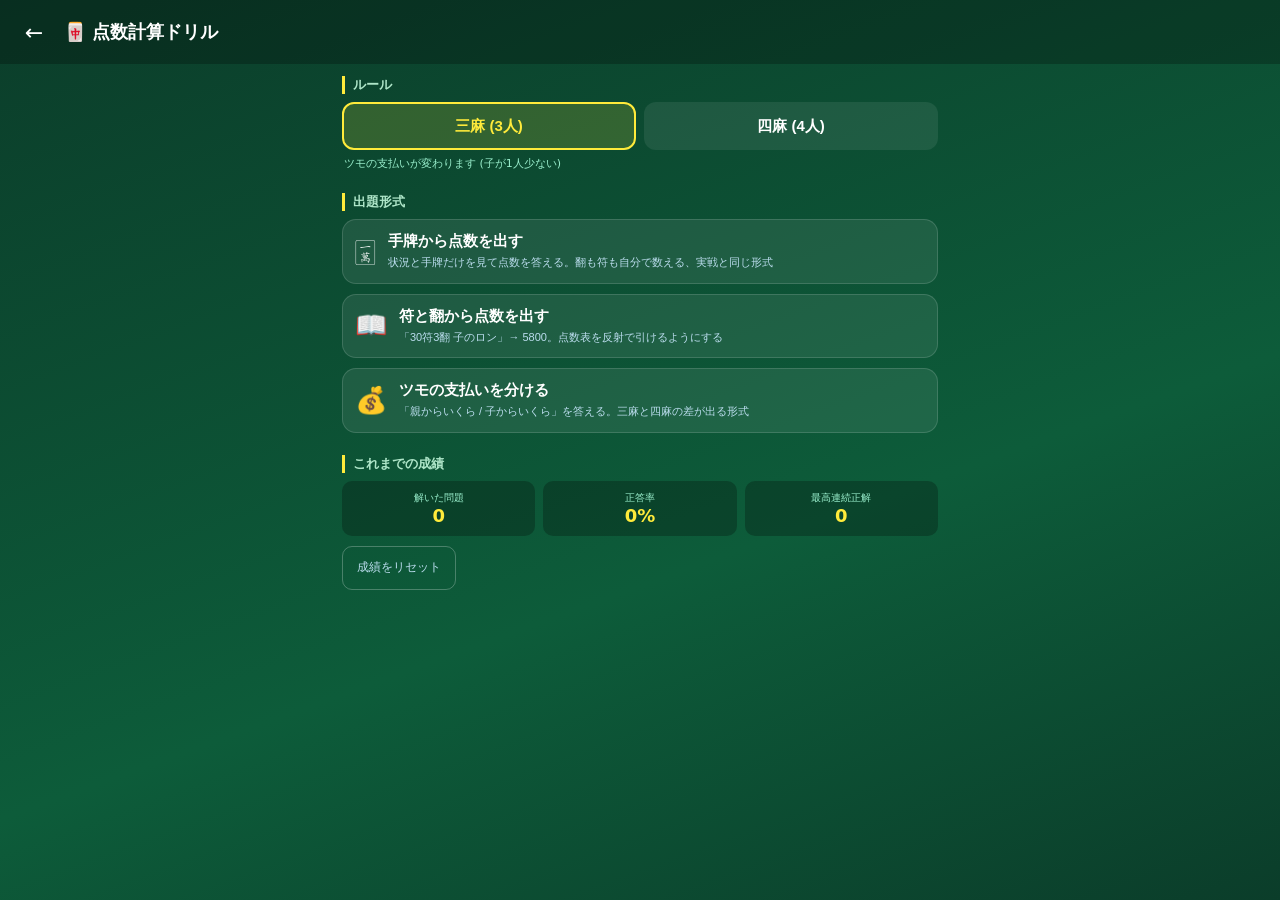
==== commit 8fe3e553: "feat(drill): 手牌形式は状況と手牌だけ見て点数を答える形式に (v0.9.13) 野沢さん依頼4点。符を答える段階を廃止し、翻数も符も画面に出さずに 「状況 + 手牌」から点数まで出す実戦" ====
--- a/drill.html
+++ b/drill.html
@@ -4,8 +4,8 @@
   <meta charset="UTF-8">
   <meta name="viewport" content="width=device-width, initial-scale=1.0, maximum-scale=1.0, user-scalable=no">
   <title>点数計算ドリル — おもろい三麻</title>
-  <link rel="stylesheet" href="style.css?v=0.9.11a">
-  <link rel="stylesheet" href="drill.css?v=0.9.11a">
+  <link rel="stylesheet" href="style.css?v=0.9.13">
+  <link rel="stylesheet" href="drill.css?v=0.9.13">
   <link rel="manifest" href="manifest.json">
   <meta name="theme-color" content="#0d5c3a">
 </head>
@@ -34,7 +34,7 @@
           <span class="drill-mode__icon">🀇</span>
           <span class="drill-mode__body">
             <b>手牌から点数を出す</b>
-            <small>あがり手牌を見て、符を数えて点数を答える。実戦に一番近い</small>
+            <small>状況と手牌だけを見て点数を答える。翻も符も自分で数える、実戦と同じ形式</small>
           </span>
         </button>
         <button class="drill-mode" data-mode="table">
@@ -75,6 +75,12 @@
       <p class="drill-ask" id="drill-ask"></p>
     </div>
 
+    <!-- 選択肢は最初は隠す。頭の中で計算してから自分のタイミングで開く -->
+    <div class="drill-reveal" id="drill-reveal" hidden>
+      <button class="drill-reveal__btn" id="drill-reveal-btn">選択肢を見る</button>
+      <p class="drill-reveal__hint">頭の中で計算できたら押してください</p>
+    </div>
+
     <div class="drill-answers" id="drill-answers"></div>
 
     <div class="drill-q-foot">
@@ -91,7 +97,9 @@
     </div>
   </div>
 
-  <script src="score.js?v=0.9.11a"></script>
-  <script src="drill.js?v=0.9.11a"></script>
+  <script src="score.js?v=0.9.13"></script>
+  <!-- 役判定 (calcYaku) を対局と共用する。#table が無いので対局の初期化は走らない -->
+  <script src="script.js?v=0.9.13"></script>
+  <script src="drill.js?v=0.9.13"></script>
 </body>
 </html>
--- a/drill.css
+++ b/drill.css
@@ -129,6 +129,20 @@
 .drill-cond { font-size: 14px; line-height: 1.7; margin: 0 0 8px; text-align: center; }
 .drill-cond b { color: #ffeb3b; }
 .drill-ask { font-size: 15px; font-weight: 700; margin: 0; text-align: center; color: #aee5c8; }
+
+/* 選択肢を隠している間のボタン (頭の中で計算する時間を作る) */
+.drill-reveal { text-align: center; }
+.drill-reveal__btn {
+  min-height: 56px; width: 100%; padding: 8px 16px;
+  background: rgba(255, 235, 59, 0.14);
+  border: 2px dashed rgba(255, 235, 59, 0.5); border-radius: 12px;
+  color: #ffeb3b; font-size: 16px; font-weight: 700; cursor: pointer;
+  font-family: inherit;
+}
+.drill-reveal__btn:hover, .drill-reveal__btn:focus-visible {
+  background: rgba(255, 235, 59, 0.24); border-style: solid;
+}
+.drill-reveal__hint { margin: 8px 0 0; font-size: 12px; color: #9ab; }
 
 .drill-answers { display: grid; grid-template-columns: 1fr 1fr; gap: 10px; }
 .drill-ans {
